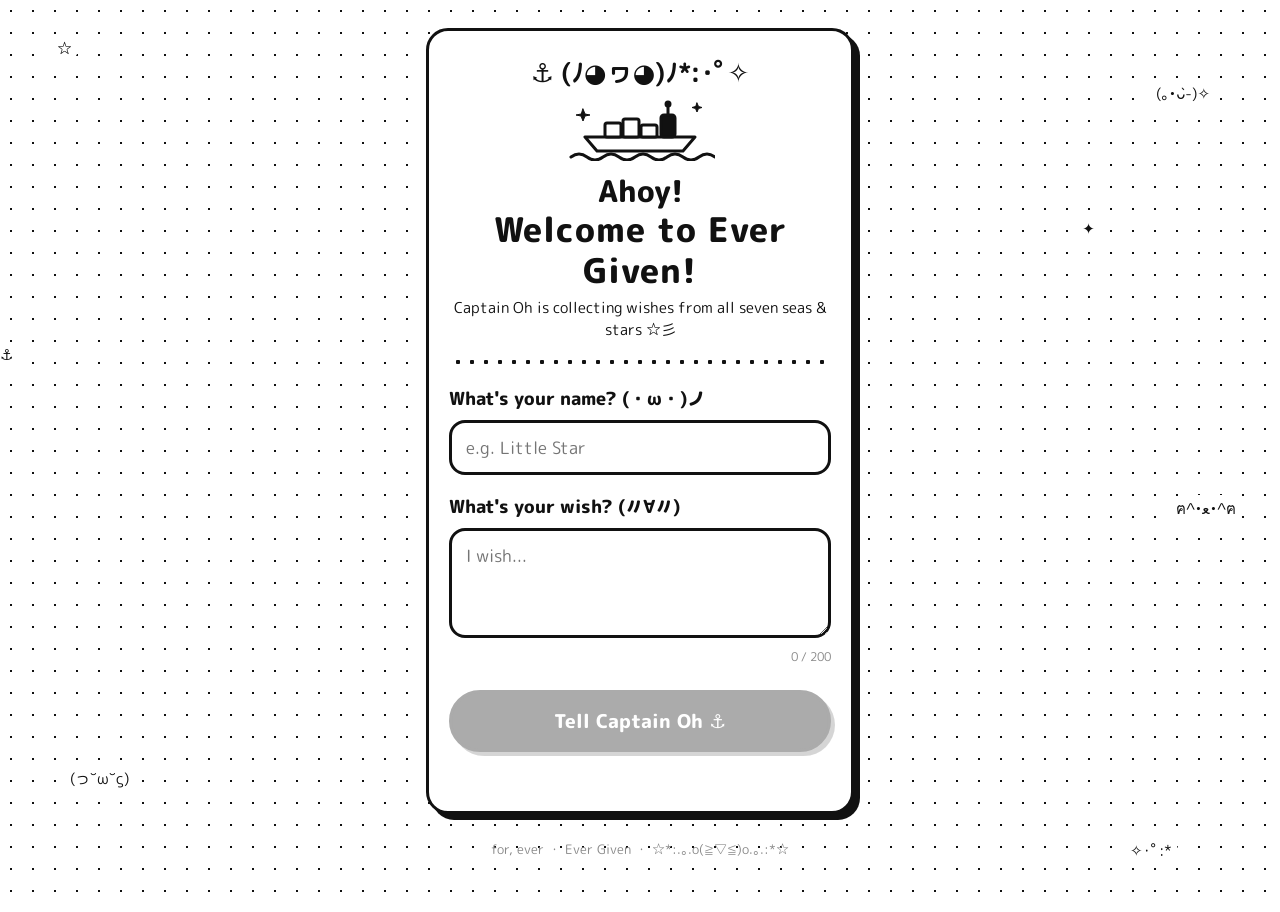
==== index.html @ a1107808 "Add for, ever wish board: Client, Setting and Viewer pages Static site for GitHub Pages backed by Fi" ====
<!doctype html>
<html lang="en">
<head>
  <meta charset="utf-8">
  <meta name="viewport" content="width=device-width, initial-scale=1, viewport-fit=cover">
  <meta name="theme-color" content="#ffffff">
  <title>Ever Given Wishes</title>
  <link rel="preconnect" href="https://fonts.googleapis.com">
  <link rel="preconnect" href="https://fonts.gstatic.com" crossorigin>
  <link href="https://fonts.googleapis.com/css2?family=M+PLUS+Rounded+1c:wght@400;500;700;800&display=swap" rel="stylesheet">
  <link rel="stylesheet" href="css/style.css">
  <link rel="icon" href="data:image/svg+xml,<svg xmlns='http://www.w3.org/2000/svg' viewBox='0 0 100 100'><text y='.9em' font-size='90'>⚓︎</text></svg>">
</head>
<body>
  <div class="floaties" aria-hidden="true">
    <span style="top:4%;left:4%">☆</span>
    <span style="top:9%;right:5%">(｡•̀ᴗ-)✧</span>
    <span style="top:38%;left:-6px">⚓︎</span>
    <span style="top:55%;right:3%">ฅ^•ﻌ•^ฅ</span>
    <span style="bottom:12%;left:5%">(っ˘ω˘ς)</span>
    <span style="bottom:4%;right:8%">✧･ﾟ:*</span>
    <span style="top:24%;right:14%">✦</span>
  </div>

  <main class="wrap">
    <section class="card">
      <div class="hero">
        <span class="kao-big">⚓︎ (ﾉ◕ヮ◕)ﾉ*:･ﾟ✧</span>
        <svg class="ship-art" viewBox="0 0 150 64" aria-hidden="true" fill="none" stroke="#111" stroke-width="3" stroke-linecap="round" stroke-linejoin="round">
          <path d="M20 40 h110 l-12 14 H32 z" fill="#fff"/>
          <rect x="40" y="26" width="16" height="14" rx="2" fill="#fff"/>
          <rect x="58" y="22" width="16" height="18" rx="2" fill="#fff"/>
          <rect x="76" y="28" width="16" height="12" rx="2" fill="#fff"/>
          <rect x="96" y="18" width="14" height="22" rx="3" fill="#111"/>
          <path d="M103 18 v-8"/>
          <circle cx="103" cy="7" r="2" fill="#111"/>
          <path d="M6 60 q8 -6 16 0 t16 0 t16 0 t16 0 t16 0 t16 0 t16 0 t16 0 t16 0"/>
          <path d="M18 12 l2 5 5 1 -5 1 -2 5 -2 -5 -5 -1 5 -1 z" fill="#111" stroke-width="1"/>
          <path d="M132 6 l1.5 3.5 3.5 1 -3.5 1 -1.5 3.5 -1.5 -3.5 -3.5 -1 3.5 -1 z" fill="#111" stroke-width="1"/>
        </svg>
        <h1>Ahoy!<span class="ship">Welcome to Ever Given!</span></h1>
        <p>Captain Oh is collecting wishes from all seven seas &amp; stars ☆彡</p>
      </div>

      <div class="rope" aria-hidden="true"></div>

      <form id="wishForm" novalidate>
        <label class="field">
          <span>What's your name? <span class="kao">(・ω・)ノ</span></span>
          <input id="name" name="name" type="text" required maxlength="40" autocomplete="nickname" placeholder="e.g. Little Star">
        </label>

        <label class="field">
          <span>What's your wish? <span class="kao">(〃∀〃)</span></span>
          <textarea id="wish" name="wish" required maxlength="200" placeholder="I wish..."></textarea>
          <div class="counter"><span id="count">0</span> / 200</div>
        </label>

        <button id="sendBtn" class="btn block" type="submit" disabled>Tell Captain Oh ⚓︎</button>
        <div id="msg" class="msg" role="status" aria-live="polite"></div>
      </form>

      <div id="done" class="success hidden" role="status" aria-live="polite">
        <span class="kao-big">☆ﾐ(o*･ω･)ﾉ</span>
        <h2>Your wish is sailing to the stars!</h2>
        <p>Look up at the big screen～ <span class="kao">(｡♥‿♥｡)</span></p>
        <div class="echo" id="echo"></div>
        <button id="againBtn" class="btn ghost block" type="button">Make another wish ✧</button>
      </div>
    </section>

    <p class="footer">for, ever ・ Ever Given ・ <span class="kao">☆*:.｡.o(≧▽≦)o.｡.:*☆</span></p>
  </main>

  <script type="module" src="js/client.js"></script>
</body>
</html>
---- css/style.css ----
/* ☆ for, ever — Ever Given wish board ☆ — black & white kawaii theme */

:root {
  --ink: #111;
  --paper: #fff;
  --soft: #f3f3f3;
  --mid: #8a8a8a;
  --radius: 22px;
  --border: 3px solid var(--ink);
  --shadow: 6px 6px 0 var(--ink);
  --font: "M PLUS Rounded 1c", "Hiragino Maru Gothic ProN", "Arial Rounded MT Bold",
    system-ui, sans-serif;
}

* { box-sizing: border-box; }

html, body { margin: 0; }

body {
  font-family: var(--font);
  color: var(--ink);
  background-color: var(--paper);
  background-image: radial-gradient(var(--ink) 1px, transparent 1.2px);
  background-size: 22px 22px;
  background-position: 0 0;
  min-height: 100vh;
  min-height: 100dvh;
  -webkit-font-smoothing: antialiased;
}

/* ---------- floating kaomoji / stars ---------- */

.floaties { position: fixed; inset: 0; pointer-events: none; overflow: hidden; z-index: 0; }
.floaties span {
  position: absolute;
  font-size: 15px;
  white-space: nowrap;
  background: var(--paper);
  padding: 2px 6px;
  border-radius: 999px;
  animation: bob 4s ease-in-out infinite;
}
.floaties span:nth-child(2n) { animation-duration: 5.2s; animation-delay: -1s; }
.floaties span:nth-child(3n) { animation-duration: 6.1s; animation-delay: -2.5s; }

@keyframes bob {
  0%, 100% { transform: translateY(0) rotate(-3deg); }
  50% { transform: translateY(-10px) rotate(3deg); }
}

@keyframes twinkle {
  0%, 100% { opacity: 1; transform: scale(1); }
  50% { opacity: .25; transform: scale(.7); }
}

@keyframes wobble {
  0%, 100% { transform: rotate(-4deg); }
  50% { transform: rotate(4deg); }
}

/* ---------- shared card + controls ---------- */

.wrap {
  position: relative;
  z-index: 1;
  width: 100%;
  max-width: 460px;
  margin: 0 auto;
  padding: 28px 16px 40px;
}

.card {
  background: var(--paper);
  border: var(--border);
  border-radius: var(--radius);
  box-shadow: var(--shadow);
  padding: 22px 20px 24px;
}

.card + .card { margin-top: 24px; }

.badge {
  display: inline-block;
  border: 2px solid var(--ink);
  border-radius: 999px;
  padding: 3px 12px;
  font-size: 13px;
  font-weight: 700;
  background: var(--paper);
}

.rope {
  height: 10px;
  margin: 16px 0;
  background-image: radial-gradient(circle, var(--ink) 2px, transparent 2.5px);
  background-size: 14px 10px;
  background-repeat: repeat-x;
  background-position: center;
}

.kao { white-space: nowrap; }

label.field { display: block; margin-top: 18px; }
label.field > span {
  display: block;
  font-weight: 800;
  font-size: 18px;
  margin-bottom: 8px;
}
label.field small { font-weight: 500; color: var(--mid); font-size: 13px; }

input[type="text"],
input[type="email"],
input[type="password"],
input[type="number"],
textarea {
  width: 100%;
  font: inherit;
  font-size: 17px; /* ≥16px stops iOS zoom */
  color: var(--ink);
  background: var(--paper);
  border: var(--border);
  border-radius: 16px;
  padding: 12px 14px;
  outline: none;
  transition: box-shadow .15s, transform .15s;
}
textarea { resize: vertical; min-height: 110px; line-height: 1.5; }

input:focus, textarea:focus {
  box-shadow: 4px 4px 0 var(--ink);
  transform: translate(-2px, -2px);
}

.counter { text-align: right; font-size: 12px; color: var(--mid); margin-top: 4px; }

.btn {
  display: inline-flex;
  align-items: center;
  justify-content: center;
  gap: 8px;
  font: inherit;
  font-weight: 800;
  font-size: 19px;
  color: var(--paper);
  background: var(--ink);
  border: var(--border);
  border-radius: 999px;
  padding: 14px 22px;
  cursor: pointer;
  box-shadow: 4px 4px 0 var(--mid);
  transition: transform .1s, box-shadow .1s, opacity .15s;
  -webkit-tap-highlight-color: transparent;
  text-decoration: none;
}
.btn:active:not(:disabled) { transform: translate(3px, 3px); box-shadow: 1px 1px 0 var(--mid); }
.btn:disabled { opacity: .35; cursor: not-allowed; }
.btn.block { width: 100%; margin-top: 24px; }
.btn.ghost { color: var(--ink); background: var(--paper); box-shadow: 4px 4px 0 var(--ink); }
.btn.small { font-size: 15px; padding: 9px 16px; }

.msg {
  margin-top: 14px;
  min-height: 1.4em;
  font-size: 15px;
  font-weight: 700;
  text-align: center;
}

.hidden { display: none !important; }

.footer {
  text-align: center;
  font-size: 13px;
  color: var(--mid);
  margin-top: 26px;
}

/* ---------- Client page ---------- */

.hero { text-align: center; }
.hero .kao-big {
  font-size: 26px;
  font-weight: 700;
  display: inline-block;
  animation: wobble 2.6s ease-in-out infinite;
}
.hero h1 {
  font-size: 30px;
  line-height: 1.2;
  margin: 12px 0 6px;
  font-weight: 800;
}
.hero h1 .ship { display: block; font-size: 34px; letter-spacing: 1px; }
.hero p { margin: 4px 0 0; font-size: 15px; }

.ship-art { display: block; margin: 6px auto 0; width: 150px; height: auto; }

.success { text-align: center; padding: 10px 0 4px; }
.success .kao-big { font-size: 34px; display: block; animation: wobble 1.8s ease-in-out infinite; }
.success h2 { font-size: 24px; margin: 14px 0 6px; }
.success p { margin: 0 0 4px; }
.success .echo {
  margin: 18px 0 0;
  padding: 14px;
  border: 2px dashed var(--ink);
  border-radius: 16px;
  text-align: left;
  word-break: break-word;
}

/* ---------- Setting page ---------- */

.deck h1 { font-size: 26px; margin: 8px 0 0; text-align: center; }
.deck .sub { text-align: center; margin: 4px 0 0; font-size: 14px; color: var(--mid); }

.row { display: flex; align-items: center; gap: 12px; }
.row > input[type="range"] { flex: 1; }
.row > output {
  min-width: 52px;
  text-align: center;
  font-weight: 800;
  font-size: 20px;
  border: var(--border);
  border-radius: 12px;
  padding: 4px 6px;
}

input[type="range"] {
  -webkit-appearance: none;
  appearance: none;
  height: 10px;
  border-radius: 999px;
  border: 2px solid var(--ink);
  background: var(--paper);
  outline: none;
}
input[type="range"]::-webkit-slider-thumb {
  -webkit-appearance: none;
  width: 28px; height: 28px;
  border-radius: 50%;
  background: var(--ink);
  border: 3px solid var(--paper);
  box-shadow: 0 0 0 2px var(--ink);
  cursor: pointer;
}
input[type="range"]::-moz-range-thumb {
  width: 24px; height: 24px;
  border-radius: 50%;
  background: var(--ink);
  border: 3px solid var(--paper);
  box-shadow: 0 0 0 2px var(--ink);
  cursor: pointer;
}

.hint { font-size: 13px; color: var(--mid); margin: 6px 0 0; }

.danger { border-style: dashed; }

.stats { display: flex; justify-content: space-between; align-items: center; gap: 10px; }
.stats strong { font-size: 28px; }

.links { display: flex; flex-wrap: wrap; gap: 10px; margin-top: 12px; }

.wishlist { list-style: none; padding: 0; margin: 14px 0 0; max-height: 340px; overflow-y: auto; }
.wishlist li {
  display: flex;
  gap: 10px;
  align-items: flex-start;
  padding: 10px 2px;
  border-bottom: 2px dotted var(--ink);
  word-break: break-word;
  font-size: 15px;
}
.wishlist li:last-child { border-bottom: 0; }
.wishlist .txt { flex: 1; }
.wishlist .del {
  flex: none;
  font: inherit;
  font-weight: 800;
  width: 30px; height: 30px;
  border-radius: 50%;
  border: 2px solid var(--ink);
  background: var(--paper);
  cursor: pointer;
}
.wishlist .del:hover { background: var(--ink); color: var(--paper); }
.wishlist .empty { justify-content: center; color: var(--mid); border: 0; }

.uid {
  display: block;
  margin-top: 8px;
  padding: 8px 10px;
  border: 2px dashed var(--ink);
  border-radius: 10px;
  font-family: ui-monospace, monospace;
  font-size: 13px;
  word-break: break-all;
  user-select: all;
}

/* ---------- Viewer page ---------- */

body.viewer {
  background: #000;
  background-image: none;
  color: #fff;
  overflow: hidden;
  cursor: none;
  height: 100vh;
  display: flex;
  align-items: center;
  justify-content: center;
}

.stage {
  position: relative;
  width: min(100vw, 133.333vh);
  height: min(75vw, 100vh);
  overflow: hidden;
  background: #000;
  --fs: 40px;
  font-size: var(--fs);
}

.viewport {
  position: absolute;
  inset: 0;
  overflow: hidden;
  /* soft fade at top & bottom edges */
  -webkit-mask-image: linear-gradient(to bottom, transparent 0, #000 calc(var(--fs) * .55), #000 calc(100% - var(--fs) * .55), transparent 100%);
  mask-image: linear-gradient(to bottom, transparent 0, #000 calc(var(--fs) * .55), #000 calc(100% - var(--fs) * .55), transparent 100%);
}

.track { position: absolute; left: 0; right: 0; top: 0; will-change: transform; }
.track.static { top: 50%; transform: translateY(-50%) !important; }

.list { padding: 0 calc(var(--fs) * .7); }

.wish {
  line-height: 1.3;
  /* gap between wishes; trailing gap keeps the loop seamless */
  padding-bottom: calc(var(--fs) * .5);
  word-break: break-word;
  overflow-wrap: anywhere;
}
.wish:first-child { padding-top: calc(var(--fs) * .25); }
.wish .n { font-weight: 800; }
.wish .bar { color: #777; margin: 0 .3em; font-weight: 400; }
.wish .w { font-weight: 500; }

.wish.fresh { animation: pop .9s ease-out; }
@keyframes pop {
  0% { opacity: 0; transform: scale(.92); }
  60% { opacity: 1; transform: scale(1.03); }
  100% { transform: scale(1); }
}

.loop-sep {
  text-align: center;
  color: #666;
  line-height: 1.3;
  padding-bottom: calc(var(--fs) * .5);
  font-size: .7em;
  letter-spacing: .1em;
}

.waiting {
  position: absolute;
  inset: 0;
  display: flex;
  flex-direction: column;
  align-items: center;
  justify-content: center;
  text-align: center;
  gap: .3em;
  font-size: calc(var(--fs) * .9);
}
.waiting .kao { font-size: 1.1em; animation: wobble 2.4s ease-in-out infinite; display: inline-block; }
.waiting small { font-size: .5em; color: #888; }

.corner {
  position: absolute;
  font-size: max(12px, calc(var(--fs) * .32));
  color: #666;
  background: #000;
  padding: .15em .5em;
  border-radius: 999px;
  z-index: 2;
  pointer-events: none;
}
.corner.tl { top: .3em; left: .5em; }
.corner.tr { top: .3em; right: .5em; }
.corner.bl { bottom: .3em; left: .5em; }
.corner.br { bottom: .3em; right: .5em; }

.star {
  position: absolute;
  color: #fff;
  opacity: .8;
  pointer-events: none;
  z-index: 0;
  animation: twinkle 3s ease-in-out infinite;
}

.status {
  position: fixed;
  left: 50%;
  bottom: 10px;
  transform: translateX(-50%);
  font-size: 13px;
  color: #aaa;
  background: #111;
  border: 1px solid #444;
  border-radius: 999px;
  padding: 4px 12px;
  z-index: 5;
}

.notice {
  max-width: 520px;
  margin: 40px auto;
  padding: 20px;
  border: var(--border);
  border-radius: var(--radius);
  background: var(--paper);
  color: var(--ink);
  text-align: center;
  position: relative;
  z-index: 3;
}
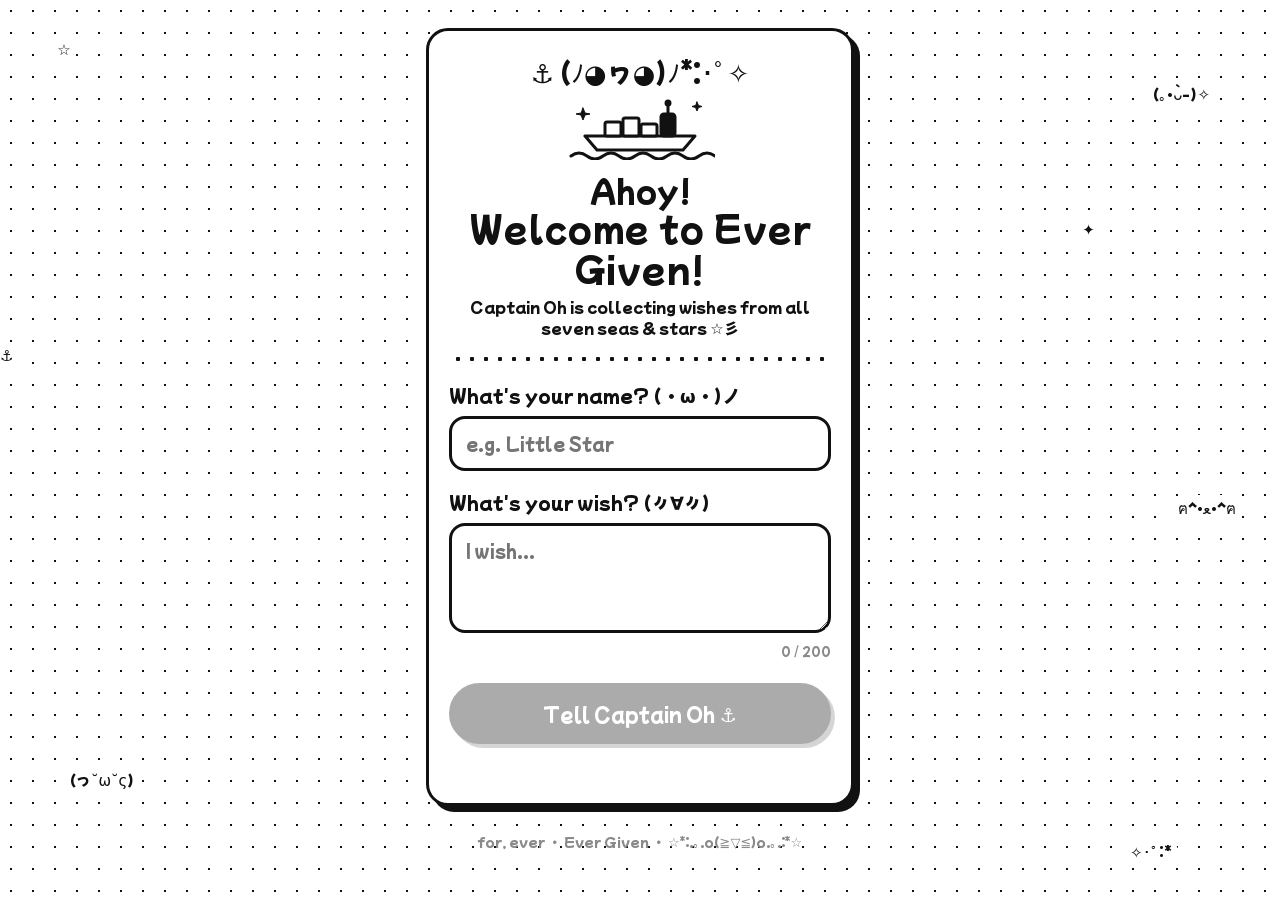
==== commit 171eb3d5: "Switch site font to Mochiy Pop One Co-Authored-By: Claude Opus 5.5 <noreply@anthropic.com> Claude-Se" ====
--- a/index.html
+++ b/index.html
@@ -7,7 +7,7 @@
   <title>Ever Given Wishes</title>
   <link rel="preconnect" href="https://fonts.googleapis.com">
   <link rel="preconnect" href="https://fonts.gstatic.com" crossorigin>
-  <link href="https://fonts.googleapis.com/css2?family=M+PLUS+Rounded+1c:wght@400;500;700;800&display=swap" rel="stylesheet">
+  <link href="https://fonts.googleapis.com/css2?family=Mochiy+Pop+One&display=swap" rel="stylesheet">
   <link rel="stylesheet" href="css/style.css">
   <link rel="icon" href="data:image/svg+xml,<svg xmlns='http://www.w3.org/2000/svg' viewBox='0 0 100 100'><text y='.9em' font-size='90'>⚓︎</text></svg>">
 </head>
--- a/css/style.css
+++ b/css/style.css
@@ -8,7 +8,7 @@
   --radius: 22px;
   --border: 3px solid var(--ink);
   --shadow: 6px 6px 0 var(--ink);
-  --font: "M PLUS Rounded 1c", "Hiragino Maru Gothic ProN", "Arial Rounded MT Bold",
+  --font: "Mochiy Pop One", "Hiragino Maru Gothic ProN", "Arial Rounded MT Bold",
     system-ui, sans-serif;
 }
 
@@ -18,6 +18,8 @@
 
 body {
   font-family: var(--font);
+  /* Mochiy Pop One has a single (already chunky) weight; don't fake bold. */
+  font-synthesis: none;
   color: var(--ink);
   background-color: var(--paper);
   background-image: radial-gradient(var(--ink) 1px, transparent 1.2px);
@@ -253,6 +255,33 @@
   cursor: pointer;
 }
 
+label.field.toggle { display: flex; align-items: center; gap: 12px; cursor: pointer; }
+.toggle > span { margin-bottom: 0 !important; }
+.toggle input {
+  -webkit-appearance: none;
+  appearance: none;
+  flex: none;
+  position: relative;
+  width: 52px; height: 30px;
+  margin: 0;
+  border: var(--border);
+  border-radius: 999px;
+  background: var(--paper);
+  cursor: pointer;
+  transition: background .15s;
+}
+.toggle input::after {
+  content: "";
+  position: absolute;
+  top: 3px; left: 3px;
+  width: 18px; height: 18px;
+  border-radius: 50%;
+  background: var(--ink);
+  transition: transform .15s;
+}
+.toggle input:checked { background: var(--ink); }
+.toggle input:checked::after { background: var(--paper); transform: translateX(22px); }
+
 .hint { font-size: 13px; color: var(--mid); margin: 6px 0 0; }
 
 .danger { border-style: dashed; }
@@ -403,6 +432,28 @@
   animation: twinkle 3s ease-in-out infinite;
 }
 
+/* Old TV mode: CRTs overscan ~5–10% per edge, bloom on pure white and lose
+   thin details, so keep everything inside a safe area and make it bolder. */
+.stage.oldtv { color: #e0e0e0; }
+.stage.oldtv .viewport { inset: 12% 9%; }
+.stage.oldtv .wish .n { font-weight: 800; }
+.stage.oldtv .wish .w { font-weight: 700; }
+.stage.oldtv .wish .bar { color: #bdbdbd; font-weight: 800; }
+.stage.oldtv .loop-sep { color: #a8a8a8; font-weight: 700; }
+.stage.oldtv #stars { display: none; }
+.stage.oldtv .waiting { inset: 12% 9%; }
+.stage.oldtv .waiting small { color: #b0b0b0; font-weight: 700; }
+.stage.oldtv .corner {
+  color: #b0b0b0;
+  font-weight: 700;
+  font-size: max(16px, calc(var(--fs) * .38));
+  padding: 0;
+}
+.stage.oldtv .corner.tl { top: 6%; left: 9%; }
+.stage.oldtv .corner.tr { top: 6%; right: 9%; }
+.stage.oldtv .corner.bl { bottom: 6%; left: 9%; }
+.stage.oldtv .corner.br { bottom: 6%; right: 9%; }
+
 .status {
   position: fixed;
   left: 50%;
